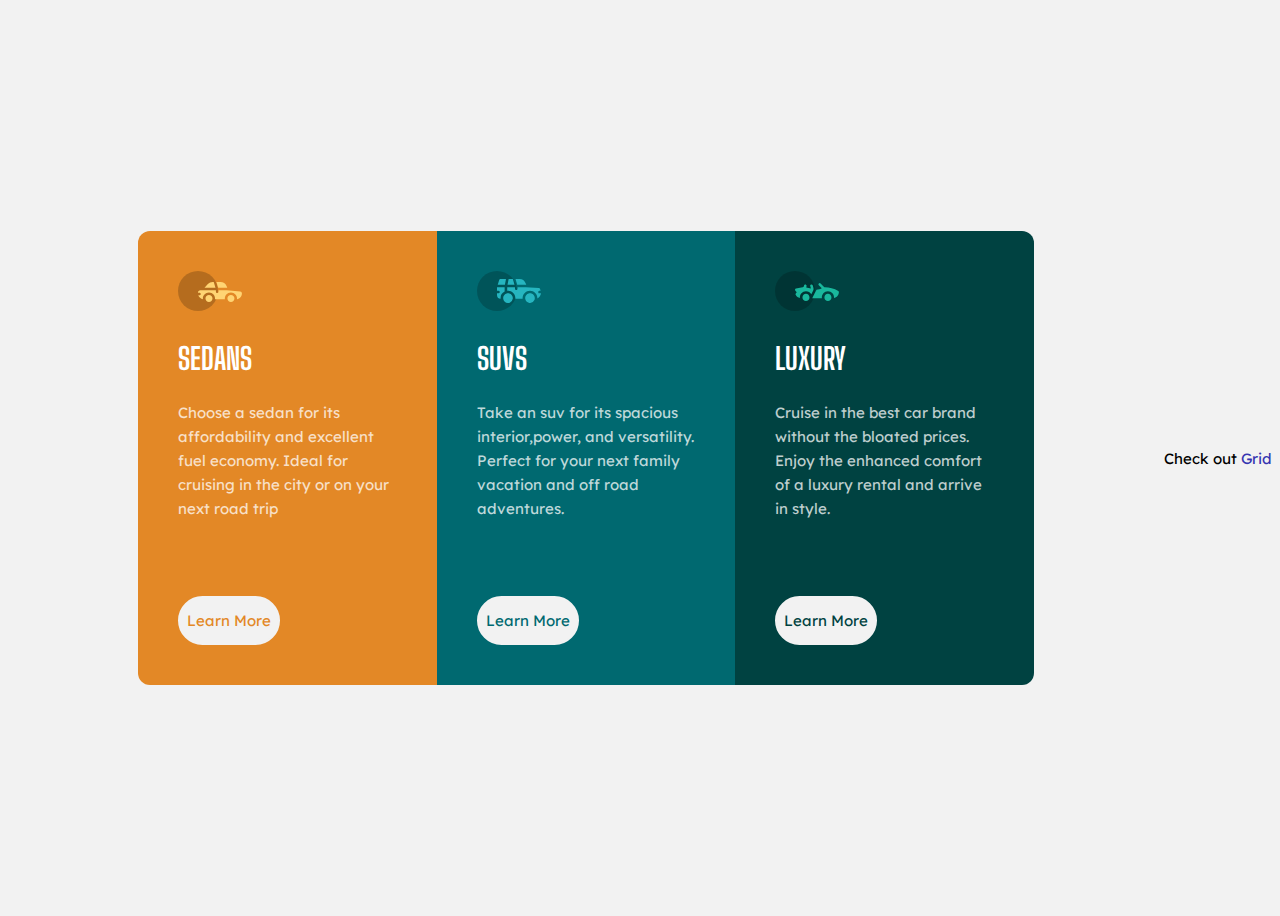
==== index.html @ 51194894 "WEEK4" ====
<!DOCTYPE html>
<html lang="en">
  <head>
    <meta charset="UTF-8" />
    <meta http-equiv="X-UA-Compatible" content="IE=edge" />
    <meta name="viewport" content="width=device-width, initial-scale=1.0" />
    <title>A 3- Column Card</title>
    <link rel="stylesheet" href="style.css">
  </head>
  <body>
    <div class="container">
      <div class="wrapper">
        <div class="box box1">
          <img src="./images/sedans.svg" alt="" />
          <h2>sedans</h2>
          <p>
            Choose a sedan for its affordability and excellent fuel economy.
            Ideal for cruising in the city or on your next road trip
           
          </p>
          <a href="#">Learn More</a>
        </div>
        <div class="box box2">
          <img src="./images/suvs.svg" alt="" />
          <h2>suvs</h2>
          <p>
            Take an suv for its spacious interior,power, and versatility.
            Perfect for your next family vacation and off road adventures.
          </p>
          <a href="#">Learn More</a>
        </div>
        <div class="box box3">
          <img src="./images/luxury.svg" alt="" />
          <h2>luxury</h2>
          <p>
            Cruise in the best car brand without the bloated prices. Enjoy the
            enhanced comfort of a luxury rental and arrive in style.
          </p>
          <a href="#">Learn More</a>
        </div>
      </div>
    </div>
    <footer>
        <p>Check out <a href="grid.html">Grid</a></p>
      </footer>
   
  </body>
</html>
---- style.css ----
@import url('https://fonts.googleapis.com/css2?family=Big+Shoulders+Display:wght@700&family=Lexend+Deca&display=swap');

body{
    background-color: hsl(0 0% 95%);
    min-height: 100vh;
    display: flex; 
    align-items: center;
    font-size: 15px;
    font-family: 'Lexend Deca', sans-serif;
    font-weight: 400;



}
.container{
    max-width: 960px;
    margin: 0 auto;

}
.wrapper{
    display: grid;
    grid-template-columns: 1fr 1fr 1fr;
    border-radius: 12px;
    margin: 2rem;
    overflow: hidden;
}
.box1{
    background-color: hsl(31, 77%, 52%);
}
.box2{
    background-color:hsl(184, 100%, 22%);
}
.box3{
    background-color:hsl(179, 100%, 13%);
}
.box{
    padding: 40px;
}


.box h2{
    font-family: 'Big Shoulders Display', cursive;
    text-transform: uppercase;
    color: white;
    font-size: 30px;

}
.box p{
    color: hsla(0, 0%, 100%, 0.75);
    line-height: 1.6;
}
.box a{
    text-decoration: none;
    background-color: hsl(0 0% 95%);
    padding: 13px 7px;
    border-radius: 26px;
    margin-top: 60px;
    display: inline-block;
    border: 2px solid hsl(0 0% 95%);
    transition: all ease-in-out;

}

.box1 a{
    color: hsl(31, 77%, 52%);
}
.box2 a{
    color: hsl(184, 100%, 22%);
}
.box3 a{
    color: hsl(179, 100%, 13%);
}
.box a:hover{
    color: hsl(0 0% 95%);
}
  .box1 a:hover{
   background-color: hsl(31, 77%, 52%);
}
.box2 a:hover{
    background-color: hsl(184, 100%, 22%);
}
.box3 a:hover{
    background-color: hsl(179, 100%, 13%);
}
footer a{
    cursor:pointer;
    color:#3535b1;
    text-decoration:none;
  }
footer a:hover{
    color:#6b6bae;
  }
  
@media screen and (max-width:760px) {
    .wrapper{
        grid-template-columns: 1fr;
    }
    
}
@media screen and (max-width:375px) {
    .wrapper{
        margin: 2rem ,.5rem;
    }
}
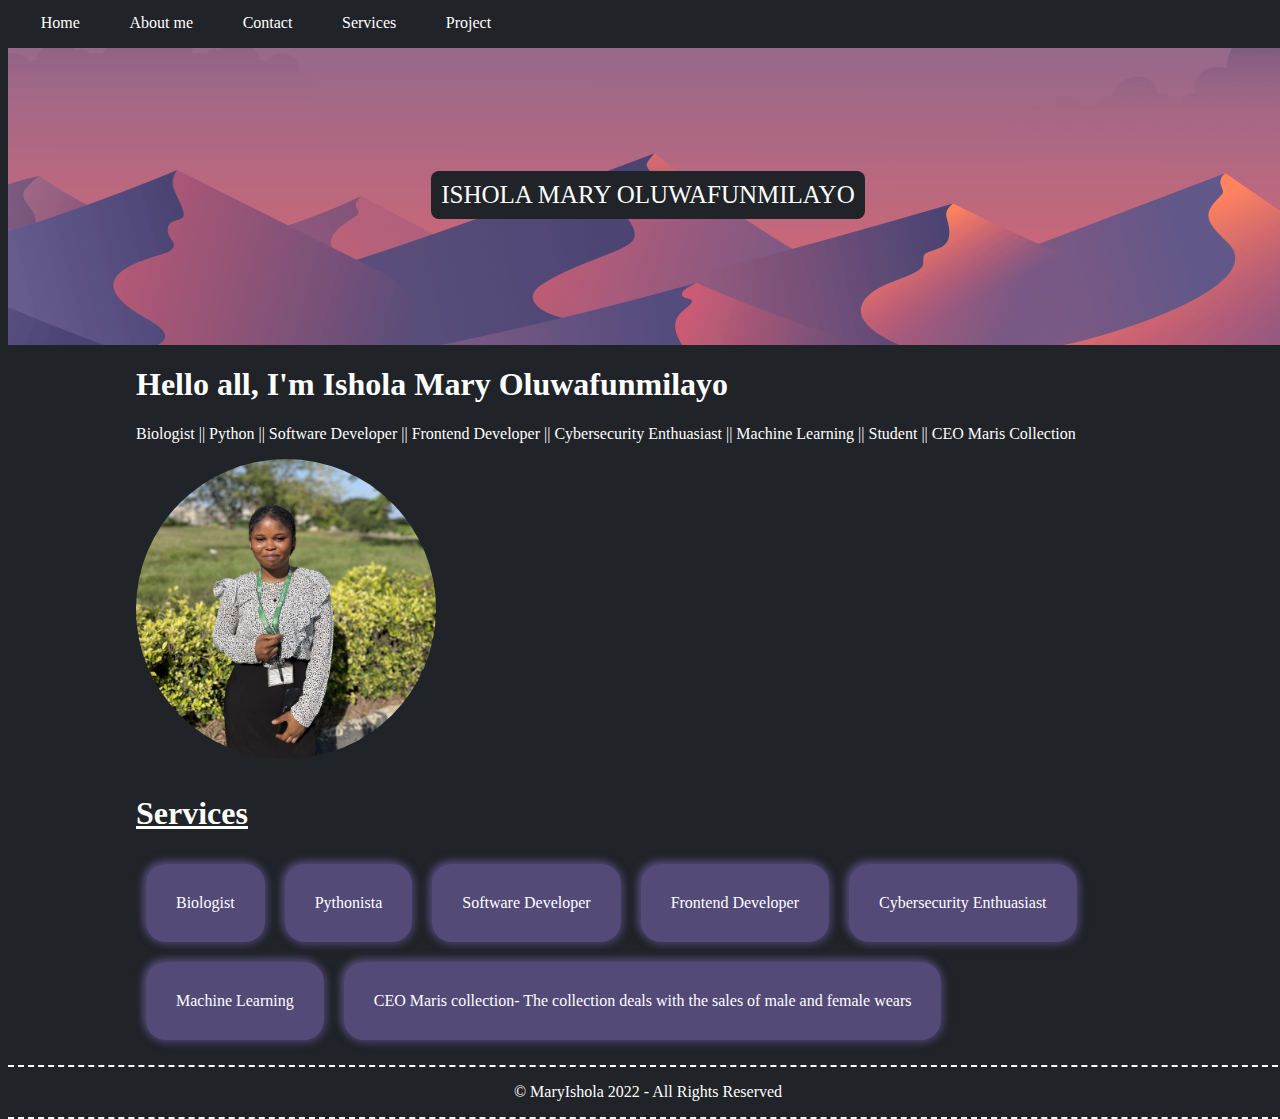
==== commit a1963bbf: "week3" ====
--- a/index.html
+++ b/index.html
@@ -1,48 +1,67 @@
 <!DOCTYPE html>
 <html lang="en">
-  <head>
-    <meta charset="UTF-8" />
-    <meta http-equiv="X-UA-Compatible" content="IE=edge" />
-    <meta name="viewport" content="width=device-width, initial-scale=1.0" />
-    <title>A 3- Column Card</title>
-    <link rel="stylesheet" href="style.css">
-  </head>
-  <body>
-    <div class="container">
-      <div class="wrapper">
-        <div class="box box1">
-          <img src="./images/sedans.svg" alt="" />
-          <h2>sedans</h2>
-          <p>
-            Choose a sedan for its affordability and excellent fuel economy.
-            Ideal for cruising in the city or on your next road trip
-           
-          </p>
-          <a href="#">Learn More</a>
-        </div>
-        <div class="box box2">
-          <img src="./images/suvs.svg" alt="" />
-          <h2>suvs</h2>
-          <p>
-            Take an suv for its spacious interior,power, and versatility.
-            Perfect for your next family vacation and off road adventures.
-          </p>
-          <a href="#">Learn More</a>
-        </div>
-        <div class="box box3">
-          <img src="./images/luxury.svg" alt="" />
-          <h2>luxury</h2>
-          <p>
-            Cruise in the best car brand without the bloated prices. Enjoy the
-            enhanced comfort of a luxury rental and arrive in style.
-          </p>
-          <a href="#">Learn More</a>
-        </div>
-      </div>
+
+<head>
+  <meta charset="UTF-8">
+  <meta http-equiv="X-UA-Compatible" content="IE=edge">
+  <meta name="viewport" content="width=device-width, initial-scale=1.0">
+  <title>My portfolio</title>
+  <link rel="stylesheet" href="style.css">
+  <link href="main.css" rel="stylesheet" type="text/css" />
+  <link href="Footer.css" rel="stylesheet" type="text/css" />
+</head>
+
+<body>
+  <header>
+    <nav>
+      <a href="#">Home</a>
+      <a href="#about">About me</a>
+      <a href="/Contact.html">Contact</a>
+      <a href="#services">Services</a>
+      <a href="/Project.html">Project</a>
+
+    </nav>
+  </header>
+  <main>
+    <div class="heropage">
+      <span>ISHOLA MARY OLUWAFUNMILAYO</span>
     </div>
-    <footer>
-        <p>Check out <a href="grid.html">Grid</a></p>
-      </footer>
-   
-  </body>
-</html>
+    <div class="content">
+      <section id="about">
+        <h1> Hello all, I'm Ishola Mary Oluwafunmilayo</h1>
+        <p> Biologist || Python || Software Developer || Frontend Developer
+          || Cybersecurity Enthuasiast
+          || Machine Learning || Student || CEO Maris Collection
+
+        </p>
+        <img class="profileImage" src="/Assets/images/funmi.jpeg" alt="Mypics" height="300px" width="300px"
+          style="border-radius:100%;display:flex; justify-content: center">
+
+
+      </section>
+      <section id="services">
+        <h1><u>Services</u></h1>
+
+        <ul>
+          <li>Biologist</li>
+          <li>Pythonista</li>
+          <li>Software Developer</li>
+          <li>Frontend Developer</li>
+          <li>Cybersecurity Enthuasiast</li>
+          <li>Machine Learning</li>
+          <li>CEO Maris collection- The collection deals with the sales of male
+            and female wears</li>
+
+        </ul>
+
+
+      </section>
+    </div>
+  </main>
+  <footer>
+    <p> © MaryIshola 2022 - All Rights Reserved </p>
+  </footer>
+
+</body>
+
+</html>--- a/style.css
+++ b/style.css
@@ -1,105 +1,44 @@
-
-@import url('https://fonts.googleapis.com/css2?family=Big+Shoulders+Display:wght@700&family=Lexend+Deca&display=swap');
-
+html, body {
+  height: 100%;
+  width: 100%;
+}
+*{
+  color: white;
+}
+#services{
+ display: block;
+  padding: 15px 0;
+}
+ul {
+  list-style-type: none;
+  margin: 0;
+  padding: 0;
+  display: flex;
+  flex-wrap: wrap;
+}
+li{
+  border-radius: 20px;
+background: #534a78;
+box-shadow:  2px 2px 10px #473f66,
+             -2px -2px 10px #5f558a;
+  padding: 30px;
+  margin: 10px;
+  cursor: pointer;
+}
+li:hover{
+  color: black;
+background: #d26a6d;
+box-shadow:  2px 2px 10px #b35a5d,
+             -2px -2px 10px #f27a7d;
+}
+.hero page h1{
+    color: green;
+}
 body{
-    background-color: hsl(0 0% 95%);
-    min-height: 100vh;
-    display: flex; 
-    align-items: center;
-    font-size: 15px;
-    font-family: 'Lexend Deca', sans-serif;
-    font-weight: 400;
-
-
-
+    width: 100%;
+    background-color: #202327;
+    margin-top: 0;
 }
-.container{
-    max-width: 960px;
-    margin: 0 auto;
-
-}
-.wrapper{
-    display: grid;
-    grid-template-columns: 1fr 1fr 1fr;
-    border-radius: 12px;
-    margin: 2rem;
-    overflow: hidden;
-}
-.box1{
-    background-color: hsl(31, 77%, 52%);
-}
-.box2{
-    background-color:hsl(184, 100%, 22%);
-}
-.box3{
-    background-color:hsl(179, 100%, 13%);
-}
-.box{
-    padding: 40px;
-}
-
-
-.box h2{
-    font-family: 'Big Shoulders Display', cursive;
-    text-transform: uppercase;
-    color: white;
-    font-size: 30px;
-
-}
-.box p{
-    color: hsla(0, 0%, 100%, 0.75);
-    line-height: 1.6;
-}
-.box a{
-    text-decoration: none;
-    background-color: hsl(0 0% 95%);
-    padding: 13px 7px;
-    border-radius: 26px;
-    margin-top: 60px;
-    display: inline-block;
-    border: 2px solid hsl(0 0% 95%);
-    transition: all ease-in-out;
-
-}
-
-.box1 a{
-    color: hsl(31, 77%, 52%);
-}
-.box2 a{
-    color: hsl(184, 100%, 22%);
-}
-.box3 a{
-    color: hsl(179, 100%, 13%);
-}
-.box a:hover{
-    color: hsl(0 0% 95%);
-}
-  .box1 a:hover{
-   background-color: hsl(31, 77%, 52%);
-}
-.box2 a:hover{
-    background-color: hsl(184, 100%, 22%);
-}
-.box3 a:hover{
-    background-color: hsl(179, 100%, 13%);
-}
-footer a{
-    cursor:pointer;
-    color:#3535b1;
-    text-decoration:none;
-  }
-footer a:hover{
-    color:#6b6bae;
-  }
-  
-@media screen and (max-width:760px) {
-    .wrapper{
-        grid-template-columns: 1fr;
-    }
-    
-}
-@media screen and (max-width:375px) {
-    .wrapper{
-        margin: 2rem ,.5rem;
-    }
+footer{
+    color:green;
 }--- a/main.css
+++ b/main.css
@@ -0,0 +1,44 @@
+header{
+  background-color:#202327;
+  padding: 14px 10px;
+  height: 20px;
+  position: fixed;
+  top: 0;
+  width: 100%;
+  z-index: 999999999;
+}
+a{
+    text-decoration: none;
+  color: white;
+    margin: 1% !important;
+  padding: 10px;
+}
+main{
+  margin-top: 45px;
+}
+nav a:hover{
+  background-color: white;
+  color: black !important;
+}
+.content{
+  padding: 0 10%;
+}
+.heropage{
+  background-image: url('./Assets/heroimage.png');
+  height: 300px;
+  background-attachment: scroll;
+  background-size: cover;
+  background-position: bottom;
+  display: flex;
+  justify-content: center;
+  align-items: center;
+  text-align: center;
+}
+
+.heropage span{
+  font-size: 25px;
+  color: white;
+  background-color: #202327;
+  padding: 10px;
+  border-radius: 8px;
+}--- a/Footer.css
+++ b/Footer.css
@@ -0,0 +1,10 @@
+footer{
+  display: flex;
+  justify-content: center;
+  align-items: center;
+  width: 100%;
+  height: 50px;
+  border-top: white 2px dashed;
+  border-bottom: white 2px dashed;
+  color: white;
+}